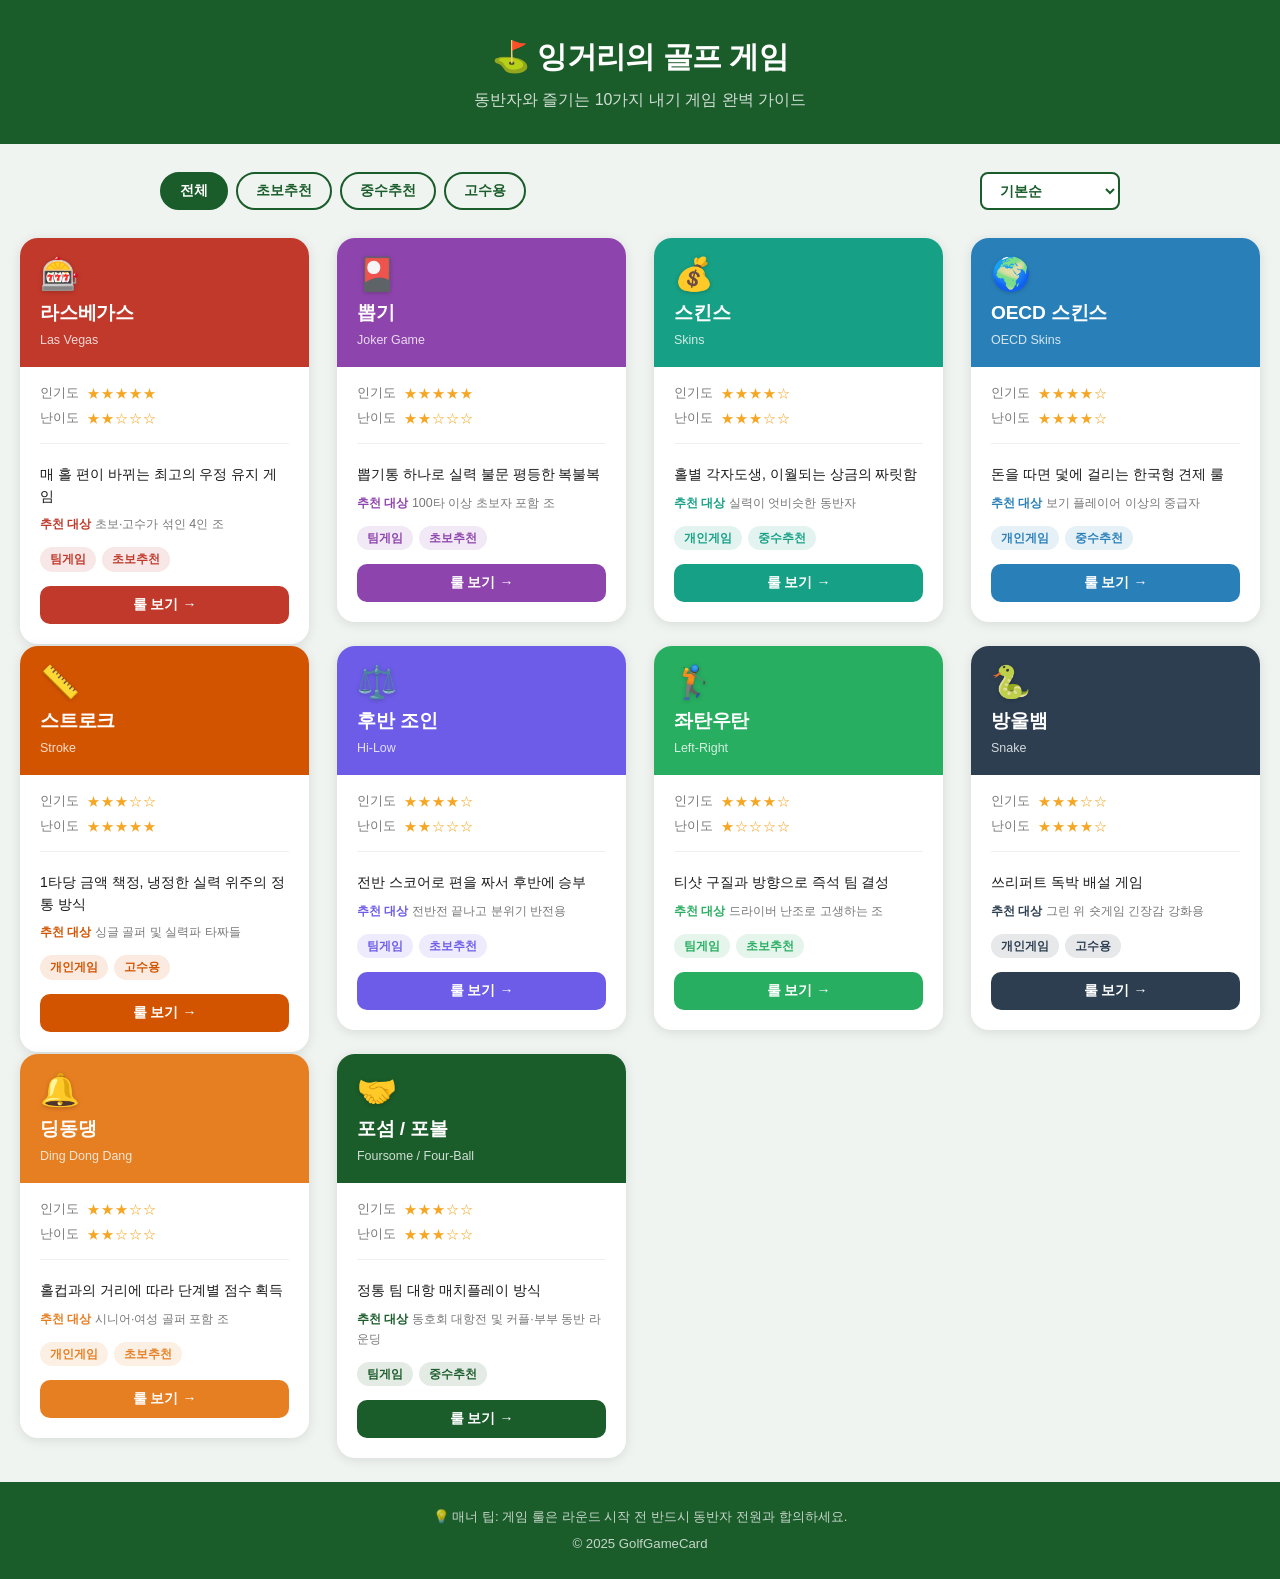
==== index.html @ afb12b86 "타이틀 "잉거리의 골프 게임"으로 변경 Co-Authored-By: Claude Sonnet 4.6 <noreply@anthropic.com>" ====
<!DOCTYPE html>
<html lang="ko">
<head>
  <meta charset="UTF-8">
  <meta name="viewport" content="width=device-width, initial-scale=1.0">
  <title>잉거리의 골프 게임</title>
  <link rel="stylesheet" href="golfgame.css">
</head>
<body>

  <header class="site-header">
    <div class="header-inner">
      <h1 class="site-title">⛳ 잉거리의 골프 게임</h1>
      <p class="site-subtitle">동반자와 즐기는 10가지 내기 게임 완벽 가이드</p>
    </div>
  </header>

  <main>
    <section class="controls" aria-label="필터 및 정렬">
      <div class="filter-group" role="group" aria-label="난이도 필터">
        <button class="filter-btn active" data-filter="전체">전체</button>
        <button class="filter-btn" data-filter="초보추천">초보추천</button>
        <button class="filter-btn" data-filter="중수추천">중수추천</button>
        <button class="filter-btn" data-filter="고수용">고수용</button>
      </div>
      <div class="sort-group">
        <label for="sort-select" class="sr-only">정렬 기준</label>
        <select id="sort-select" aria-label="정렬 기준 선택">
          <option value="default">기본순</option>
          <option value="popularity">인기도순</option>
          <option value="difficulty-asc">난이도 낮은순</option>
          <option value="difficulty-desc">난이도 높은순</option>
          <option value="name">가나다순</option>
        </select>
      </div>
    </section>

    <section class="card-grid" id="card-grid" aria-label="골프 게임 목록">
    </section>
  </main>

  <footer class="site-footer">
    <p>💡 매너 팁: 게임 룰은 라운드 시작 전 반드시 동반자 전원과 합의하세요.</p>
    <p>© 2025 GolfGameCard</p>
  </footer>

  <script type="module" src="app.js"></script>
</body>
</html>
---- golfgame.css ----
/* 골프 게임 도감 전체 스타일 — Flip 카드 + 반응형 레이아웃 */

/* ── 변수 ── */
:root {
  --color-primary: #1a5c2a;
  --color-bg: #f0f4f1;
  --color-card-front: #ffffff;
  --color-text: #1a1a1a;
  --color-text-muted: #777;
  --color-text-on-dark: #ffffff;
  --color-accent: #f5a623;
  --color-star-filled: #f5a623;
  --color-star-empty: #ddd;
  --radius-card: 18px;
  --shadow-card: 0 2px 12px rgba(0, 0, 0, 0.10);
  --shadow-card-hover: 0 8px 28px rgba(0, 0, 0, 0.18);
  --transition-flip: 0.6s ease;
  --card-min-height: 380px;
  --card-color: #1a5c2a;
}

/* ── 리셋 & 기본 ── */
*, *::before, *::after {
  box-sizing: border-box;
  margin: 0;
  padding: 0;
}

body {
  font-family: -apple-system, BlinkMacSystemFont, "Noto Sans KR", "Apple SD Gothic Neo", sans-serif;
  background: var(--color-bg);
  color: var(--color-text);
  line-height: 1.6;
  min-height: 100vh;
  display: flex;
  flex-direction: column;
}

.sr-only {
  position: absolute;
  width: 1px;
  height: 1px;
  overflow: hidden;
  clip: rect(0, 0, 0, 0);
  white-space: nowrap;
}

/* ── 헤더 ── */
.site-header {
  background: var(--color-primary);
  color: var(--color-text-on-dark);
  padding: 32px 16px;
  text-align: center;
}

.header-inner {
  max-width: 1000px;
  margin: 0 auto;
}

.site-title {
  font-size: clamp(1.2rem, 4vw, 1.9rem);
  font-weight: 700;
  letter-spacing: -0.02em;
}

.site-subtitle {
  margin-top: 6px;
  font-size: clamp(0.85rem, 2.5vw, 1rem);
  opacity: 0.8;
}

/* ── 컨트롤 바 ── */
.controls {
  max-width: 1000px;
  margin: 28px auto 0;
  padding: 0 20px;
  display: flex;
  flex-wrap: wrap;
  gap: 12px;
  align-items: center;
  justify-content: space-between;
}

.filter-group {
  display: flex;
  flex-wrap: wrap;
  gap: 8px;
}

.filter-btn {
  padding: 8px 18px;
  border: 2px solid var(--color-primary);
  border-radius: 999px;
  background: transparent;
  color: var(--color-primary);
  font-size: 0.875rem;
  font-weight: 600;
  cursor: pointer;
  transition: background 0.2s, color 0.2s;
}

.filter-btn:hover,
.filter-btn.active {
  background: var(--color-primary);
  color: #fff;
}

.sort-group select {
  padding: 8px 14px;
  border: 2px solid var(--color-primary);
  border-radius: 8px;
  background: #fff;
  color: var(--color-primary);
  font-size: 0.875rem;
  font-weight: 600;
  cursor: pointer;
  outline: none;
}

.sort-group select:focus {
  box-shadow: 0 0 0 3px rgba(26, 92, 42, 0.2);
}

/* ── 카드 그리드 ── */
.card-grid {
  max-width: 1000px;
  margin: 28px auto 48px;
  padding: 0 20px;
  display: grid;
  grid-template-columns: 1fr;
  gap: 28px;
}

@media (min-width: 481px) {
  .card-grid {
    grid-template-columns: repeat(2, 1fr);
    gap: 24px;
  }
}

@media (min-width: 769px) {
  .card-grid {
    grid-template-columns: repeat(3, 1fr);
    gap: 28px;
  }
}

@media (min-width: 1201px) {
  .card-grid {
    max-width: 1320px;
    grid-template-columns: repeat(4, 1fr);
    gap: 28px;
  }
}

/* ── Flip 카드 ── */
.card-container {
  perspective: 1000px;
  min-height: var(--card-min-height);
  cursor: pointer;
}

.card-container:focus {
  outline: 3px solid var(--card-color);
  outline-offset: 4px;
  border-radius: var(--radius-card);
}

.card-inner {
  position: relative;
  width: 100%;
  height: 100%;
  min-height: var(--card-min-height);
  transition: transform var(--transition-flip);
  transform-style: preserve-3d;
}

.card-container.is-flipped .card-inner {
  transform: rotateY(180deg);
}

.card-front,
.card-back {
  backface-visibility: hidden;
  -webkit-backface-visibility: hidden;
  position: absolute;
  top: 0;
  left: 0;
  width: 100%;
  min-height: var(--card-min-height);
  border-radius: var(--radius-card);
  box-shadow: var(--shadow-card);
  display: flex;
  flex-direction: column;
  overflow: hidden;
}

.card-container:hover .card-front,
.card-container:hover .card-back {
  box-shadow: var(--shadow-card-hover);
}

/* ── 카드 앞면 ── */
.card-front {
  background: var(--color-card-front);
}

/* 컬러 헤더 밴드 */
.card-header {
  background: var(--card-color);
  padding: 20px 20px 16px;
  color: #fff;
  flex-shrink: 0;
}

.card-front-emoji {
  font-size: 2rem;
  line-height: 1;
  margin-bottom: 8px;
  filter: drop-shadow(0 1px 2px rgba(0,0,0,0.2));
}

.card-front-name {
  font-size: 1.2rem;
  font-weight: 700;
  letter-spacing: -0.01em;
}

.card-front-name-en {
  font-size: 0.78rem;
  opacity: 0.8;
  margin-top: 2px;
}

/* 카드 본문 */
.card-body {
  padding: 16px 20px 20px;
  display: flex;
  flex-direction: column;
  flex: 1;
}

.card-divider {
  border: none;
  border-top: 1px solid #efefef;
  margin: 10px 0;
}

.card-stars-row {
  display: flex;
  align-items: center;
  gap: 8px;
  font-size: 0.8rem;
  color: var(--color-text-muted);
  margin-bottom: 4px;
}

.stars {
  letter-spacing: 1px;
  font-size: 0.82rem;
  color: var(--color-star-filled);
}

.stars .empty {
  color: var(--color-star-empty);
}

.card-summary {
  font-size: 0.875rem;
  color: var(--color-text);
  margin: 10px 0 8px;
  flex: 1;
  line-height: 1.55;
}

.card-target {
  font-size: 0.78rem;
  color: var(--color-text-muted);
  margin-bottom: 12px;
}

.card-target strong {
  color: var(--card-color);
}

.card-tags {
  display: flex;
  flex-wrap: wrap;
  gap: 6px;
  margin-bottom: 14px;
}

.tag {
  font-size: 0.72rem;
  padding: 3px 10px;
  border-radius: 999px;
  background: color-mix(in srgb, var(--card-color) 12%, white);
  color: var(--card-color);
  font-weight: 600;
}

.card-flip-btn {
  margin-top: auto;
  padding: 10px 0;
  background: var(--card-color);
  color: #fff;
  border: none;
  border-radius: 10px;
  font-size: 0.875rem;
  font-weight: 600;
  cursor: pointer;
  pointer-events: none;
  transition: opacity 0.2s;
  text-align: center;
}

.card-container:hover .card-flip-btn {
  opacity: 0.88;
}

/* ── 카드 뒷면 ── */
.card-back {
  background: var(--card-color);
  color: var(--color-text-on-dark);
  transform: rotateY(180deg);
  padding: 22px 20px 20px;
}

.card-back-title {
  font-size: 1rem;
  font-weight: 700;
  margin-bottom: 14px;
  opacity: 0.95;
}

.card-rules {
  list-style: none;
  flex: 1;
  display: flex;
  flex-direction: column;
  gap: 9px;
  margin-bottom: 14px;
  counter-reset: rule-counter;
}

.card-rules li {
  font-size: 0.825rem;
  line-height: 1.55;
  padding-left: 22px;
  position: relative;
  opacity: 0.9;
}

.card-rules li::before {
  content: counter(rule-counter) ".";
  counter-increment: rule-counter;
  position: absolute;
  left: 0;
  font-weight: 700;
  color: var(--color-accent);
}

.card-tip {
  font-size: 0.8rem;
  background: rgba(255, 255, 255, 0.14);
  border-left: 3px solid var(--color-accent);
  padding: 8px 10px;
  border-radius: 0 8px 8px 0;
  margin-bottom: 14px;
  line-height: 1.5;
}

.card-tip-label {
  font-weight: 700;
  color: var(--color-accent);
  font-size: 0.75rem;
  display: block;
  margin-bottom: 3px;
}

.card-back-btn {
  margin-top: auto;
  padding: 10px 0;
  background: rgba(255, 255, 255, 0.18);
  color: #fff;
  border: 1px solid rgba(255, 255, 255, 0.35);
  border-radius: 10px;
  font-size: 0.875rem;
  font-weight: 600;
  cursor: pointer;
  pointer-events: none;
  transition: background 0.2s;
  text-align: center;
}

.card-container:hover .card-back-btn {
  background: rgba(255, 255, 255, 0.28);
}

/* ── 빈 상태 ── */
.empty-state {
  grid-column: 1 / -1;
  text-align: center;
  padding: 60px 0;
  color: var(--color-text-muted);
  font-size: 1rem;
}

/* ── 푸터 ── */
.site-footer {
  margin-top: auto;
  background: var(--color-primary);
  color: rgba(255, 255, 255, 0.75);
  text-align: center;
  padding: 22px 16px;
  font-size: 0.825rem;
  line-height: 2;
}
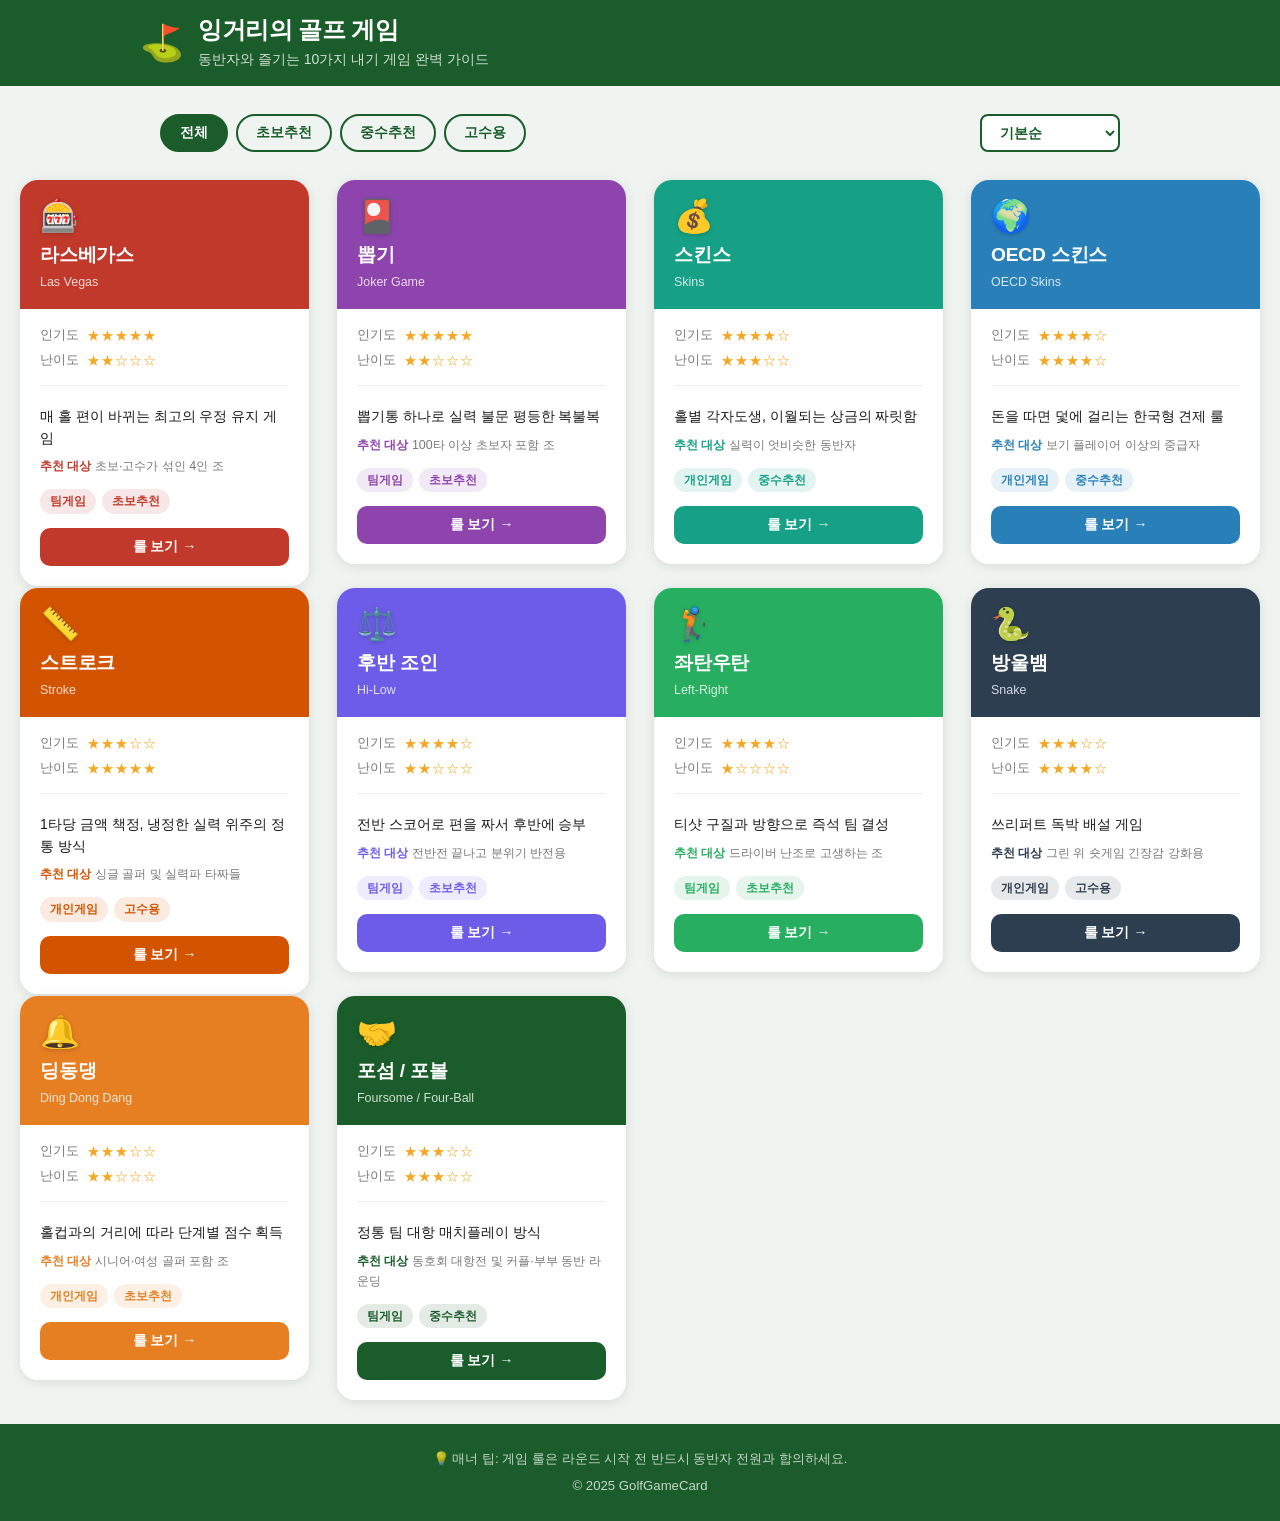
==== commit f0e54559: "헤더 레이아웃 개선 — 아이콘 좌측 배치 및 높이 축소 Co-Authored-By: Claude Sonnet 4.6 <noreply@anthropic.com>" ====
--- a/index.html
+++ b/index.html
@@ -10,8 +10,11 @@
 
   <header class="site-header">
     <div class="header-inner">
-      <h1 class="site-title">⛳ 잉거리의 골프 게임</h1>
-      <p class="site-subtitle">동반자와 즐기는 10가지 내기 게임 완벽 가이드</p>
+      <div class="header-icon">⛳</div>
+      <div class="header-text">
+        <h1 class="site-title">잉거리의 골프 게임</h1>
+        <p class="site-subtitle">동반자와 즐기는 10가지 내기 게임 완벽 가이드</p>
+      </div>
     </div>
   </header>
 
--- a/golfgame.css
+++ b/golfgame.css
@@ -49,24 +49,38 @@
 .site-header {
   background: var(--color-primary);
   color: var(--color-text-on-dark);
-  padding: 32px 16px;
-  text-align: center;
+  padding: 16px 20px;
 }
 
 .header-inner {
   max-width: 1000px;
   margin: 0 auto;
+  display: flex;
+  align-items: center;
+  gap: 14px;
+}
+
+.header-icon {
+  font-size: 2.2rem;
+  line-height: 1;
+  flex-shrink: 0;
+}
+
+.header-text {
+  display: flex;
+  flex-direction: column;
 }
 
 .site-title {
-  font-size: clamp(1.2rem, 4vw, 1.9rem);
+  font-size: clamp(1.1rem, 3vw, 1.5rem);
   font-weight: 700;
   letter-spacing: -0.02em;
+  line-height: 1.2;
 }
 
 .site-subtitle {
-  margin-top: 6px;
-  font-size: clamp(0.85rem, 2.5vw, 1rem);
+  margin-top: 3px;
+  font-size: clamp(0.78rem, 2vw, 0.875rem);
   opacity: 0.8;
 }
 
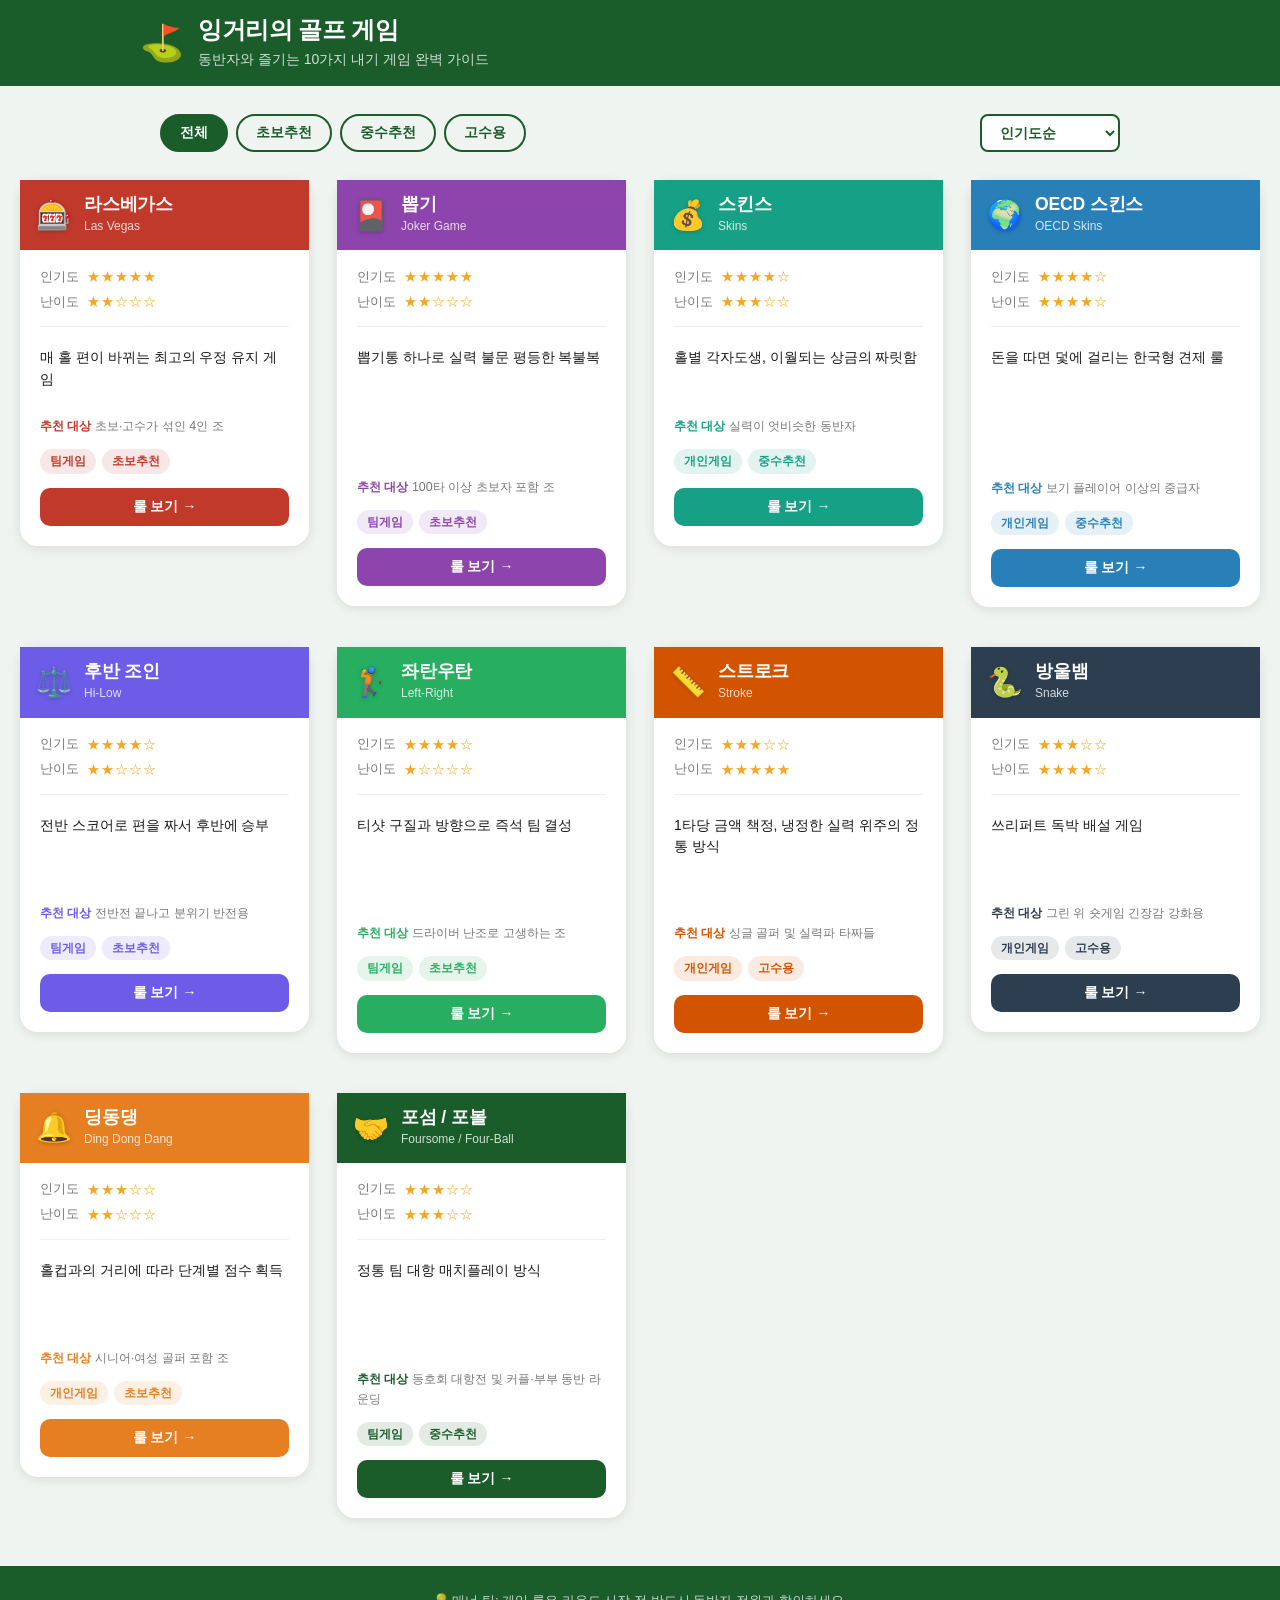
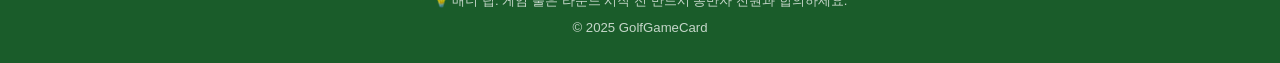
==== commit e13064bf: "파비콘 추가, 기본 정렬 인기도순으로 변경 Co-Authored-By: Claude Sonnet 4.6 <noreply@anthropic.com>" ====
--- a/index.html
+++ b/index.html
@@ -4,6 +4,7 @@
   <meta charset="UTF-8">
   <meta name="viewport" content="width=device-width, initial-scale=1.0">
   <title>잉거리의 골프 게임</title>
+  <link rel="icon" type="image/svg+xml" href="favicon.svg">
   <link rel="stylesheet" href="golfgame.css">
 </head>
 <body>
@@ -30,7 +31,7 @@
         <label for="sort-select" class="sr-only">정렬 기준</label>
         <select id="sort-select" aria-label="정렬 기준 선택">
           <option value="default">기본순</option>
-          <option value="popularity">인기도순</option>
+          <option value="popularity" selected>인기도순</option>
           <option value="difficulty-asc">난이도 낮은순</option>
           <option value="difficulty-desc">난이도 높은순</option>
           <option value="name">가나다순</option>
--- a/golfgame.css
+++ b/golfgame.css
@@ -90,20 +90,30 @@
   margin: 28px auto 0;
   padding: 0 20px;
   display: flex;
-  flex-wrap: wrap;
-  gap: 12px;
+  flex-wrap: nowrap;
+  gap: 10px;
   align-items: center;
   justify-content: space-between;
 }
 
 .filter-group {
   display: flex;
-  flex-wrap: wrap;
+  flex-wrap: nowrap;
   gap: 8px;
+  overflow-x: auto;
+  -webkit-overflow-scrolling: touch;
+  scrollbar-width: none;
+  flex: 1;
+  min-width: 0;
+}
+
+.filter-group::-webkit-scrollbar {
+  display: none;
 }
 
 .filter-btn {
   padding: 8px 18px;
+  flex-shrink: 0;
   border: 2px solid var(--color-primary);
   border-radius: 999px;
   background: transparent;
@@ -143,20 +153,23 @@
   padding: 0 20px;
   display: grid;
   grid-template-columns: 1fr;
-  gap: 28px;
+  column-gap: 28px;
+  row-gap: 40px;
 }
 
 @media (min-width: 481px) {
   .card-grid {
     grid-template-columns: repeat(2, 1fr);
-    gap: 24px;
+    column-gap: 24px;
+    row-gap: 36px;
   }
 }
 
 @media (min-width: 769px) {
   .card-grid {
     grid-template-columns: repeat(3, 1fr);
-    gap: 28px;
+    column-gap: 28px;
+    row-gap: 40px;
   }
 }
 
@@ -164,14 +177,14 @@
   .card-grid {
     max-width: 1320px;
     grid-template-columns: repeat(4, 1fr);
-    gap: 28px;
+    column-gap: 28px;
+    row-gap: 40px;
   }
 }
 
 /* ── Flip 카드 ── */
 .card-container {
   perspective: 1000px;
-  min-height: var(--card-min-height);
   cursor: pointer;
 }
 
@@ -182,10 +195,8 @@
 }
 
 .card-inner {
-  position: relative;
-  width: 100%;
-  height: 100%;
-  min-height: var(--card-min-height);
+  display: grid;
+  grid-template-areas: "card";
   transition: transform var(--transition-flip);
   transform-style: preserve-3d;
 }
@@ -196,18 +207,14 @@
 
 .card-front,
 .card-back {
+  grid-area: card;
   backface-visibility: hidden;
   -webkit-backface-visibility: hidden;
-  position: absolute;
-  top: 0;
-  left: 0;
   width: 100%;
-  min-height: var(--card-min-height);
   border-radius: var(--radius-card);
   box-shadow: var(--shadow-card);
   display: flex;
   flex-direction: column;
-  overflow: hidden;
 }
 
 .card-container:hover .card-front,
@@ -223,26 +230,36 @@
 /* 컬러 헤더 밴드 */
 .card-header {
   background: var(--card-color);
-  padding: 20px 20px 16px;
+  padding: 14px 16px;
   color: #fff;
   flex-shrink: 0;
+  display: flex;
+  align-items: center;
+  gap: 12px;
 }
 
 .card-front-emoji {
-  font-size: 2rem;
+  font-size: 1.8rem;
   line-height: 1;
-  margin-bottom: 8px;
+  flex-shrink: 0;
   filter: drop-shadow(0 1px 2px rgba(0,0,0,0.2));
 }
 
+.card-header-text {
+  display: flex;
+  flex-direction: column;
+  min-width: 0;
+}
+
 .card-front-name {
-  font-size: 1.2rem;
+  font-size: 1.1rem;
   font-weight: 700;
   letter-spacing: -0.01em;
+  line-height: 1.2;
 }
 
 .card-front-name-en {
-  font-size: 0.78rem;
+  font-size: 0.75rem;
   opacity: 0.8;
   margin-top: 2px;
 }
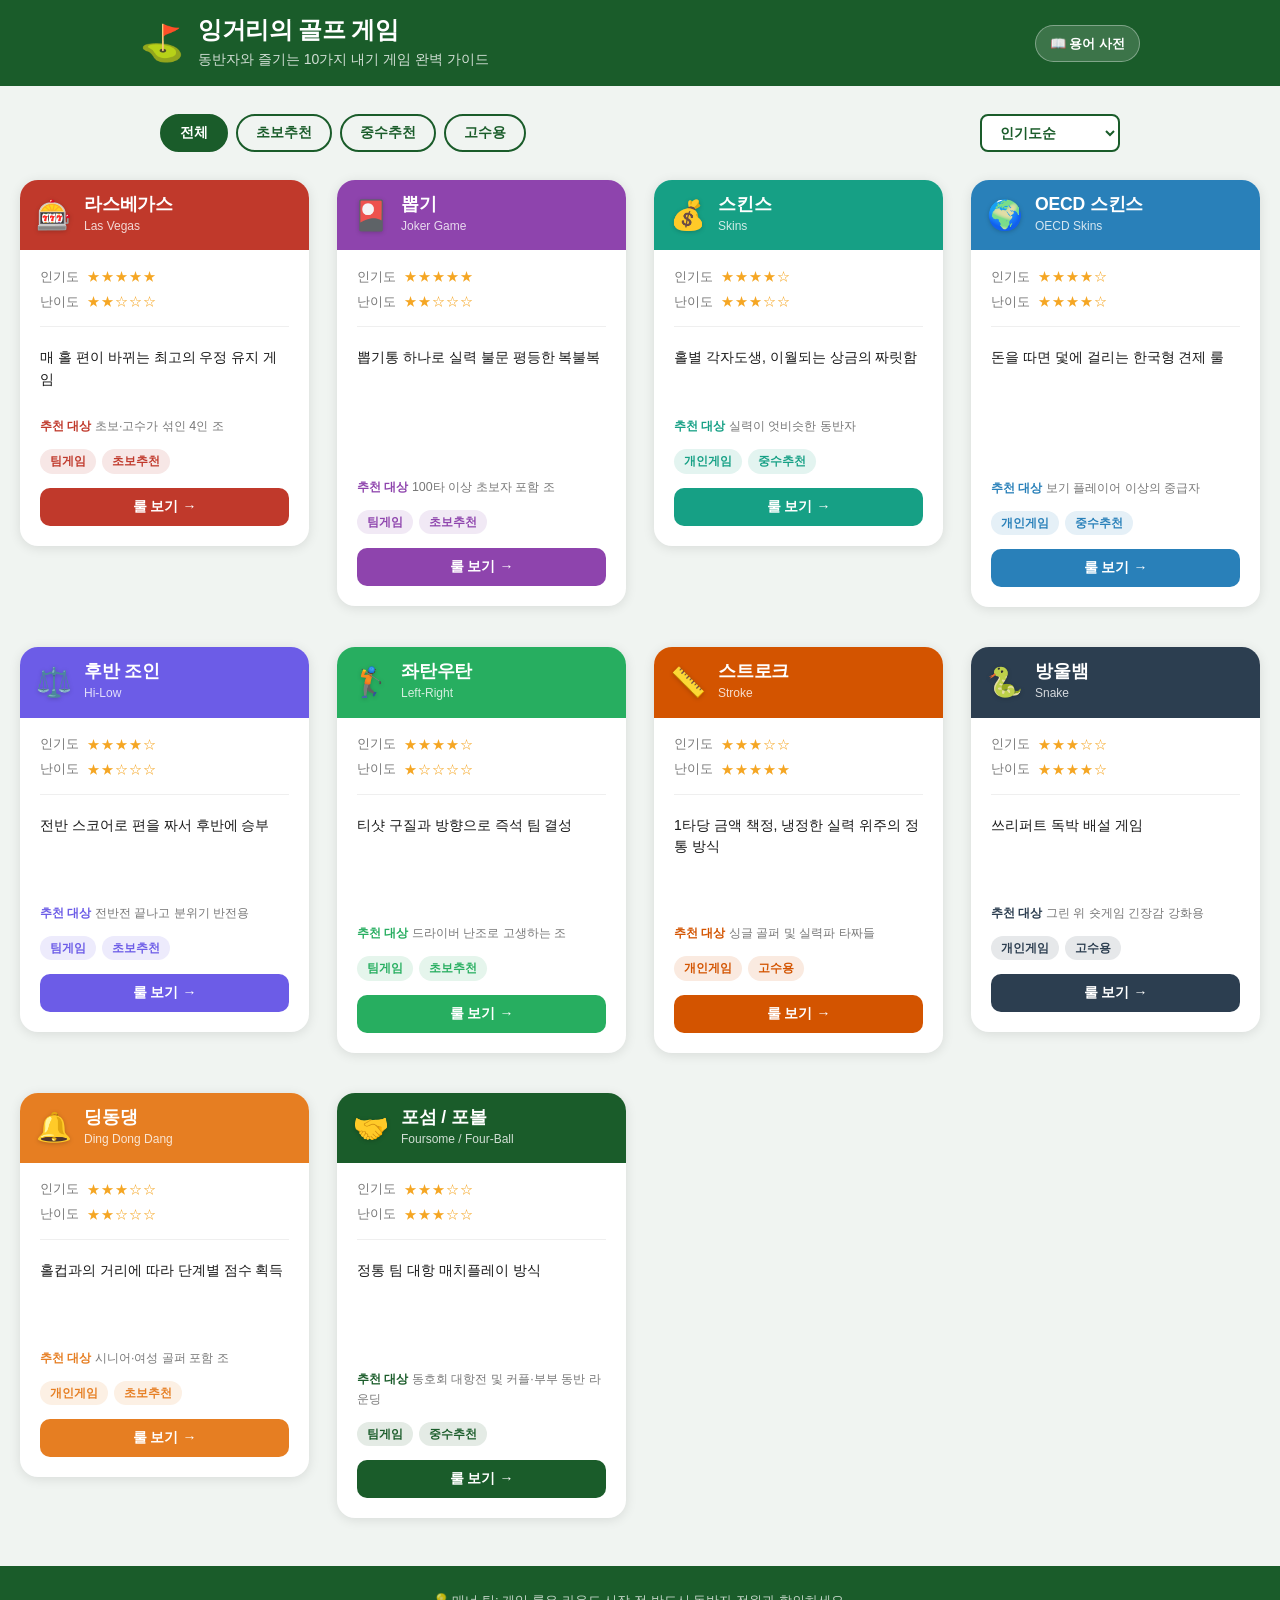
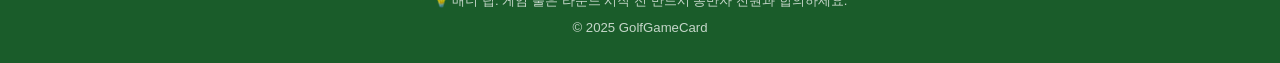
==== commit af5685a9: "골프 용어 사전 페이지 추가 및 헤더 링크 연결 Co-Authored-By: Claude Sonnet 4.6 <noreply@anthropic.com>" ====
--- a/index.html
+++ b/index.html
@@ -16,6 +16,7 @@
         <h1 class="site-title">잉거리의 골프 게임</h1>
         <p class="site-subtitle">동반자와 즐기는 10가지 내기 게임 완벽 가이드</p>
       </div>
+      <a href="terms.html" class="terms-link">📖 용어 사전</a>
     </div>
   </header>
 
--- a/golfgame.css
+++ b/golfgame.css
@@ -84,6 +84,25 @@
   opacity: 0.8;
 }
 
+.terms-link {
+  margin-left: auto;
+  flex-shrink: 0;
+  padding: 7px 14px;
+  background: rgba(255,255,255,0.15);
+  color: #fff;
+  border: 1px solid rgba(255,255,255,0.35);
+  border-radius: 999px;
+  font-size: 0.82rem;
+  font-weight: 600;
+  text-decoration: none;
+  white-space: nowrap;
+  transition: background 0.2s;
+}
+
+.terms-link:hover {
+  background: rgba(255,255,255,0.28);
+}
+
 /* ── 컨트롤 바 ── */
 .controls {
   max-width: 1000px;
@@ -205,6 +224,14 @@
   transform: rotateY(180deg);
 }
 
+/* 플립 시 앞면을 흐름에서 제거 → 뒷면 콘텐츠 높이로 카드 크기 결정 */
+.card-container.is-flipped .card-front {
+  position: absolute;
+  top: 0;
+  left: 0;
+  width: 100%;
+}
+
 .card-front,
 .card-back {
   grid-area: card;
@@ -236,6 +263,7 @@
   display: flex;
   align-items: center;
   gap: 12px;
+  border-radius: var(--radius-card) var(--radius-card) 0 0;
 }
 
 .card-front-emoji {
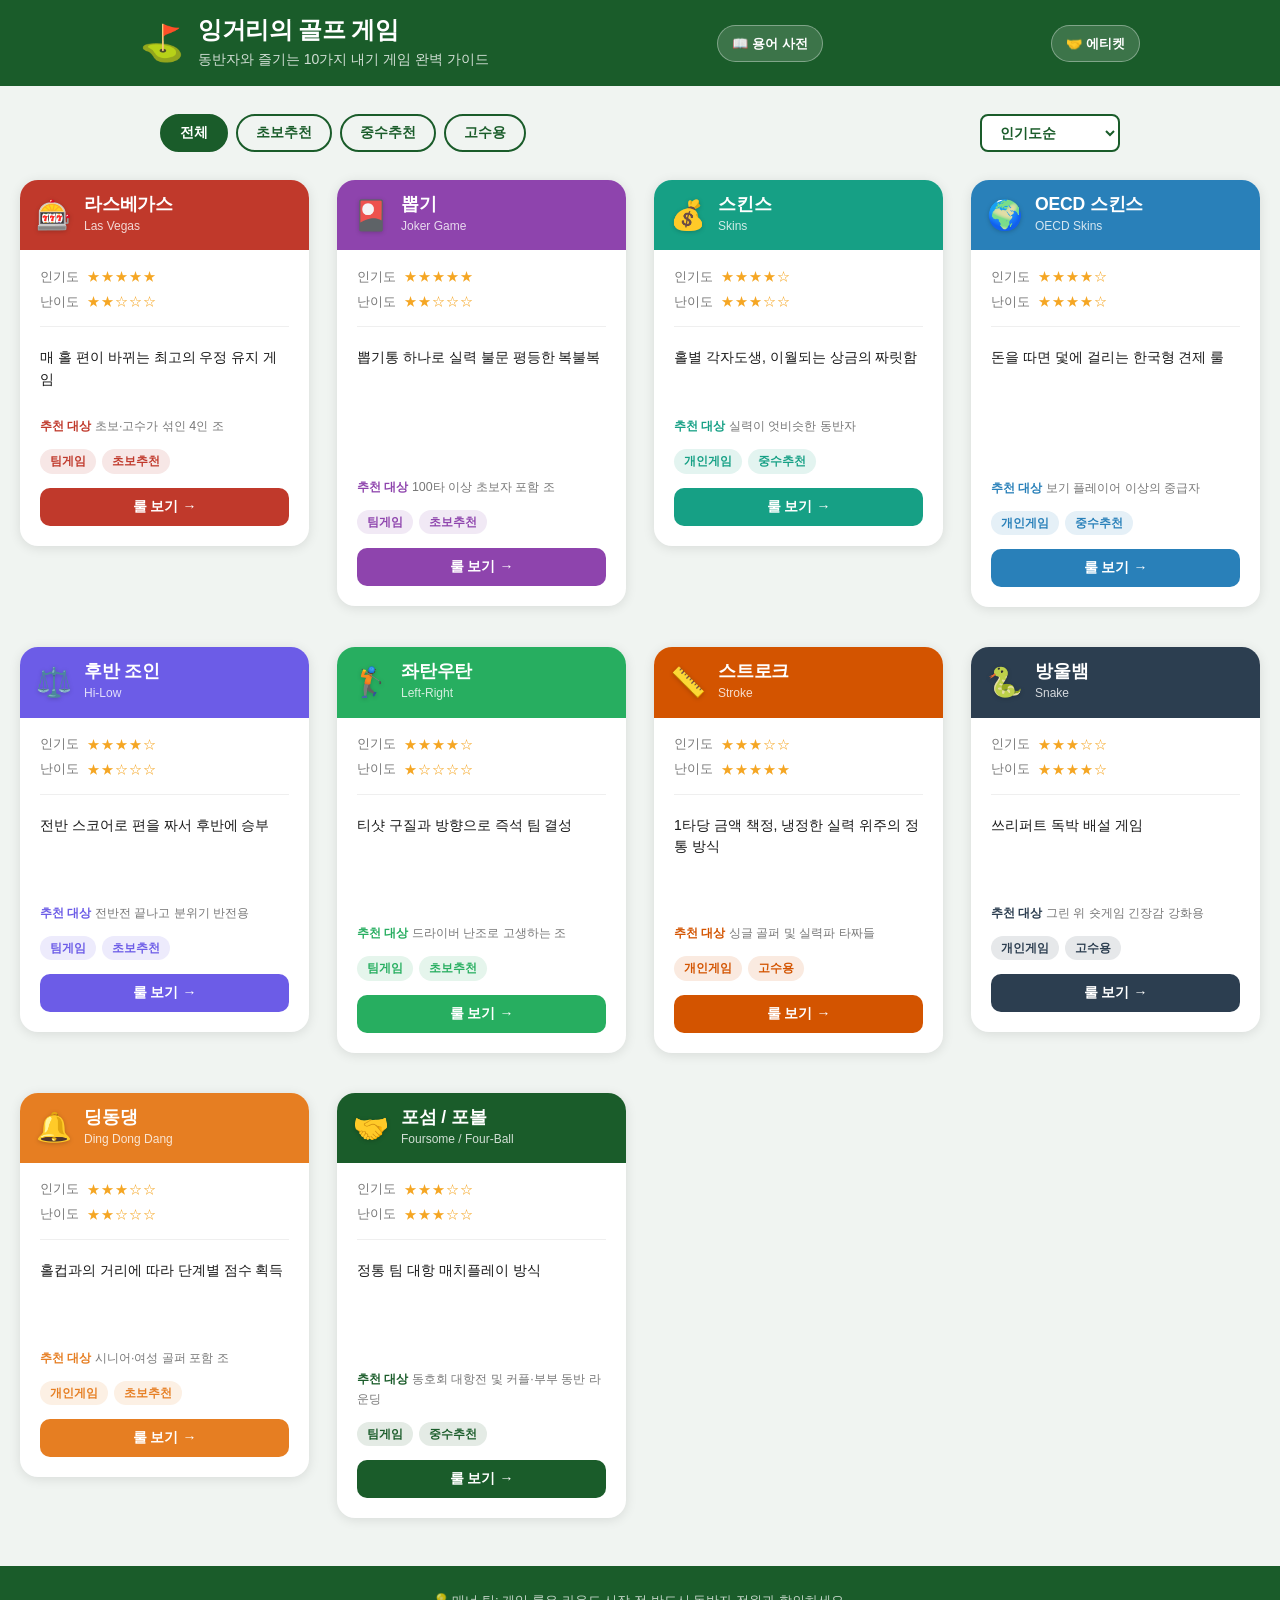
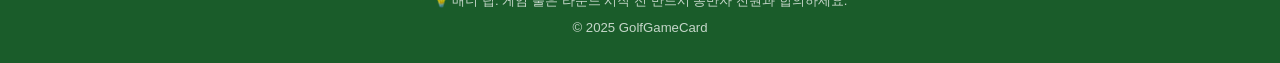
==== commit 5c282a76: "골프 에티켓 사전 페이지 추가 - etiquette.html 신규 생성 (티잉그라운드/페어웨이/그린/속도/배려/복장/안전 7개 섹션) - index.html 헤더에 에티켓 링크 추" ====
--- a/index.html
+++ b/index.html
@@ -17,6 +17,7 @@
         <p class="site-subtitle">동반자와 즐기는 10가지 내기 게임 완벽 가이드</p>
       </div>
       <a href="terms.html" class="terms-link">📖 용어 사전</a>
+      <a href="etiquette.html" class="terms-link">🤝 에티켓</a>
     </div>
   </header>
 
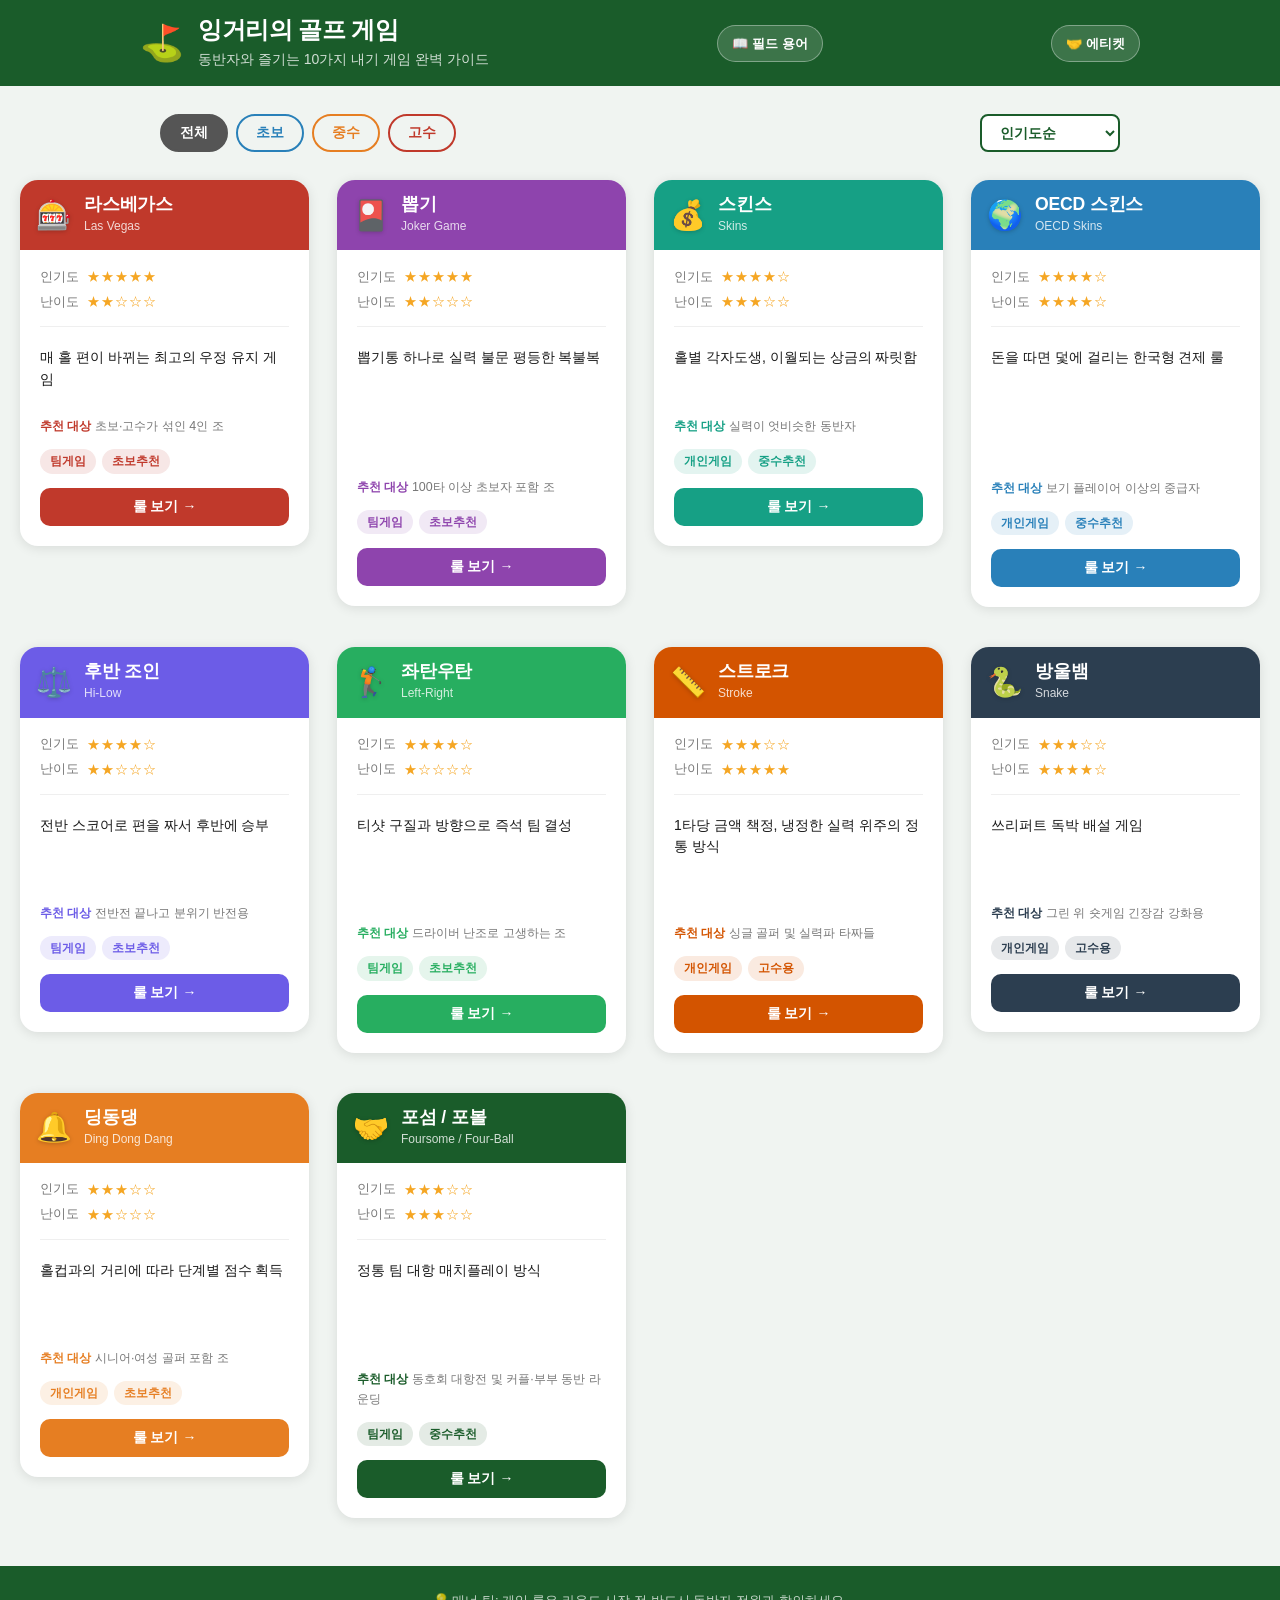
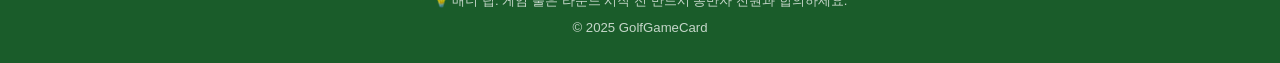
==== commit 1f21af92: "UI 개선 및 콘텐츠 수정 - 필터 버튼 텍스트 단축 (초보추천→초보, 중수추천→중수, 고수용→고수) - 필터 버튼 4개 색상 차별화 (전체·초보·중수·고수) - 헤더 용어 사전 " ====
--- a/index.html
+++ b/index.html
@@ -16,7 +16,7 @@
         <h1 class="site-title">잉거리의 골프 게임</h1>
         <p class="site-subtitle">동반자와 즐기는 10가지 내기 게임 완벽 가이드</p>
       </div>
-      <a href="terms.html" class="terms-link">📖 용어 사전</a>
+      <a href="terms.html" class="terms-link">📖 필드 용어</a>
       <a href="etiquette.html" class="terms-link">🤝 에티켓</a>
     </div>
   </header>
@@ -25,9 +25,9 @@
     <section class="controls" aria-label="필터 및 정렬">
       <div class="filter-group" role="group" aria-label="난이도 필터">
         <button class="filter-btn active" data-filter="전체">전체</button>
-        <button class="filter-btn" data-filter="초보추천">초보추천</button>
-        <button class="filter-btn" data-filter="중수추천">중수추천</button>
-        <button class="filter-btn" data-filter="고수용">고수용</button>
+        <button class="filter-btn" data-filter="초보추천">초보</button>
+        <button class="filter-btn" data-filter="중수추천">중수</button>
+        <button class="filter-btn" data-filter="고수용">고수</button>
       </div>
       <div class="sort-group">
         <label for="sort-select" class="sr-only">정렬 기준</label>
--- a/golfgame.css
+++ b/golfgame.css
@@ -133,10 +133,10 @@
 .filter-btn {
   padding: 8px 18px;
   flex-shrink: 0;
-  border: 2px solid var(--color-primary);
+  border: 2px solid var(--filter-color, var(--color-primary));
   border-radius: 999px;
   background: transparent;
-  color: var(--color-primary);
+  color: var(--filter-color, var(--color-primary));
   font-size: 0.875rem;
   font-weight: 600;
   cursor: pointer;
@@ -145,9 +145,14 @@
 
 .filter-btn:hover,
 .filter-btn.active {
-  background: var(--color-primary);
+  background: var(--filter-color, var(--color-primary));
   color: #fff;
 }
+
+.filter-btn[data-filter="전체"]     { --filter-color: #555555; }
+.filter-btn[data-filter="초보추천"] { --filter-color: #2980b9; }
+.filter-btn[data-filter="중수추천"] { --filter-color: #e67e22; }
+.filter-btn[data-filter="고수용"]   { --filter-color: #c0392b; }
 
 .sort-group select {
   padding: 8px 14px;
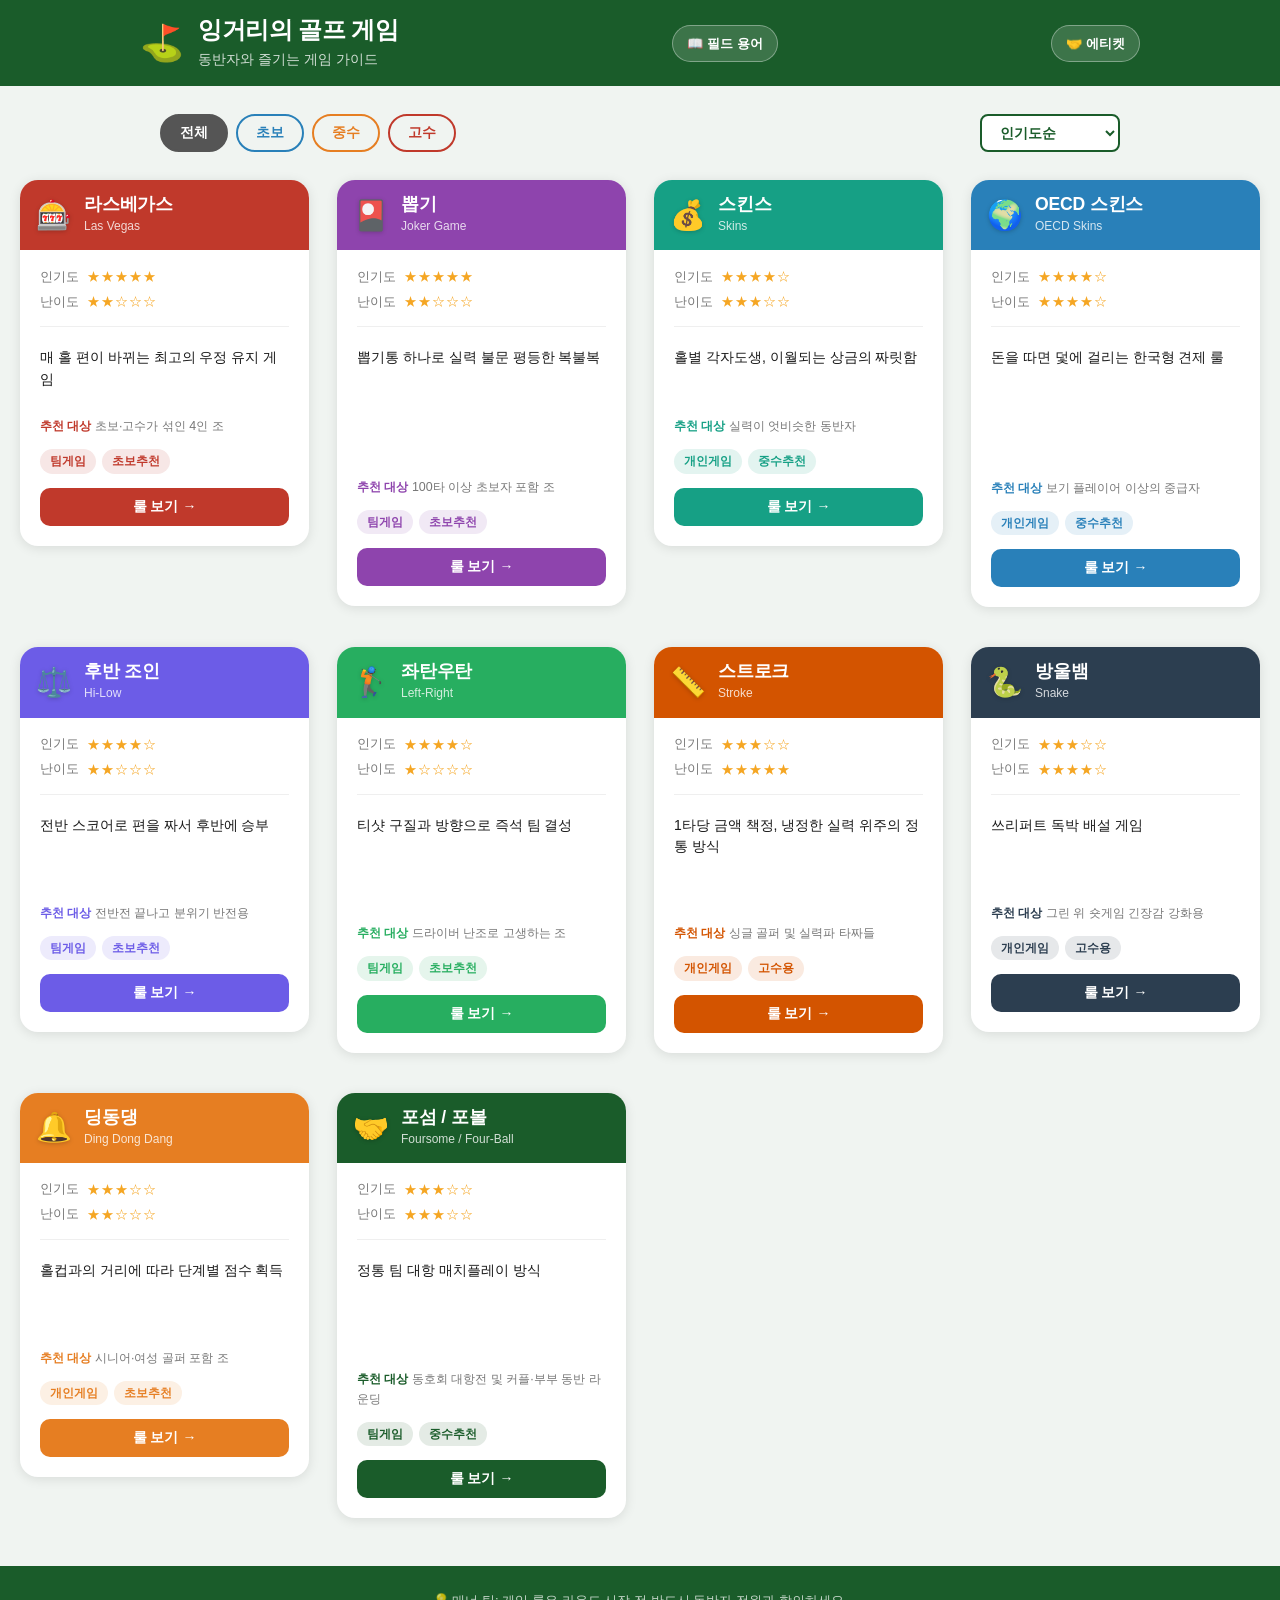
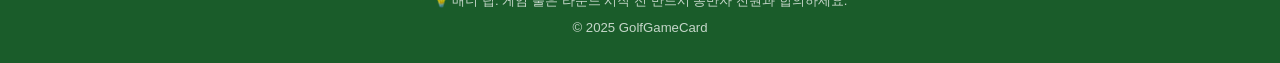
==== commit 089789a7: "메인 페이지 서브타이틀 수정 Co-Authored-By: Claude Sonnet 4.6 <noreply@anthropic.com>" ====
--- a/index.html
+++ b/index.html
@@ -14,7 +14,7 @@
       <div class="header-icon">⛳</div>
       <div class="header-text">
         <h1 class="site-title">잉거리의 골프 게임</h1>
-        <p class="site-subtitle">동반자와 즐기는 10가지 내기 게임 완벽 가이드</p>
+        <p class="site-subtitle">동반자와 즐기는 게임 가이드</p>
       </div>
       <a href="terms.html" class="terms-link">📖 필드 용어</a>
       <a href="etiquette.html" class="terms-link">🤝 에티켓</a>
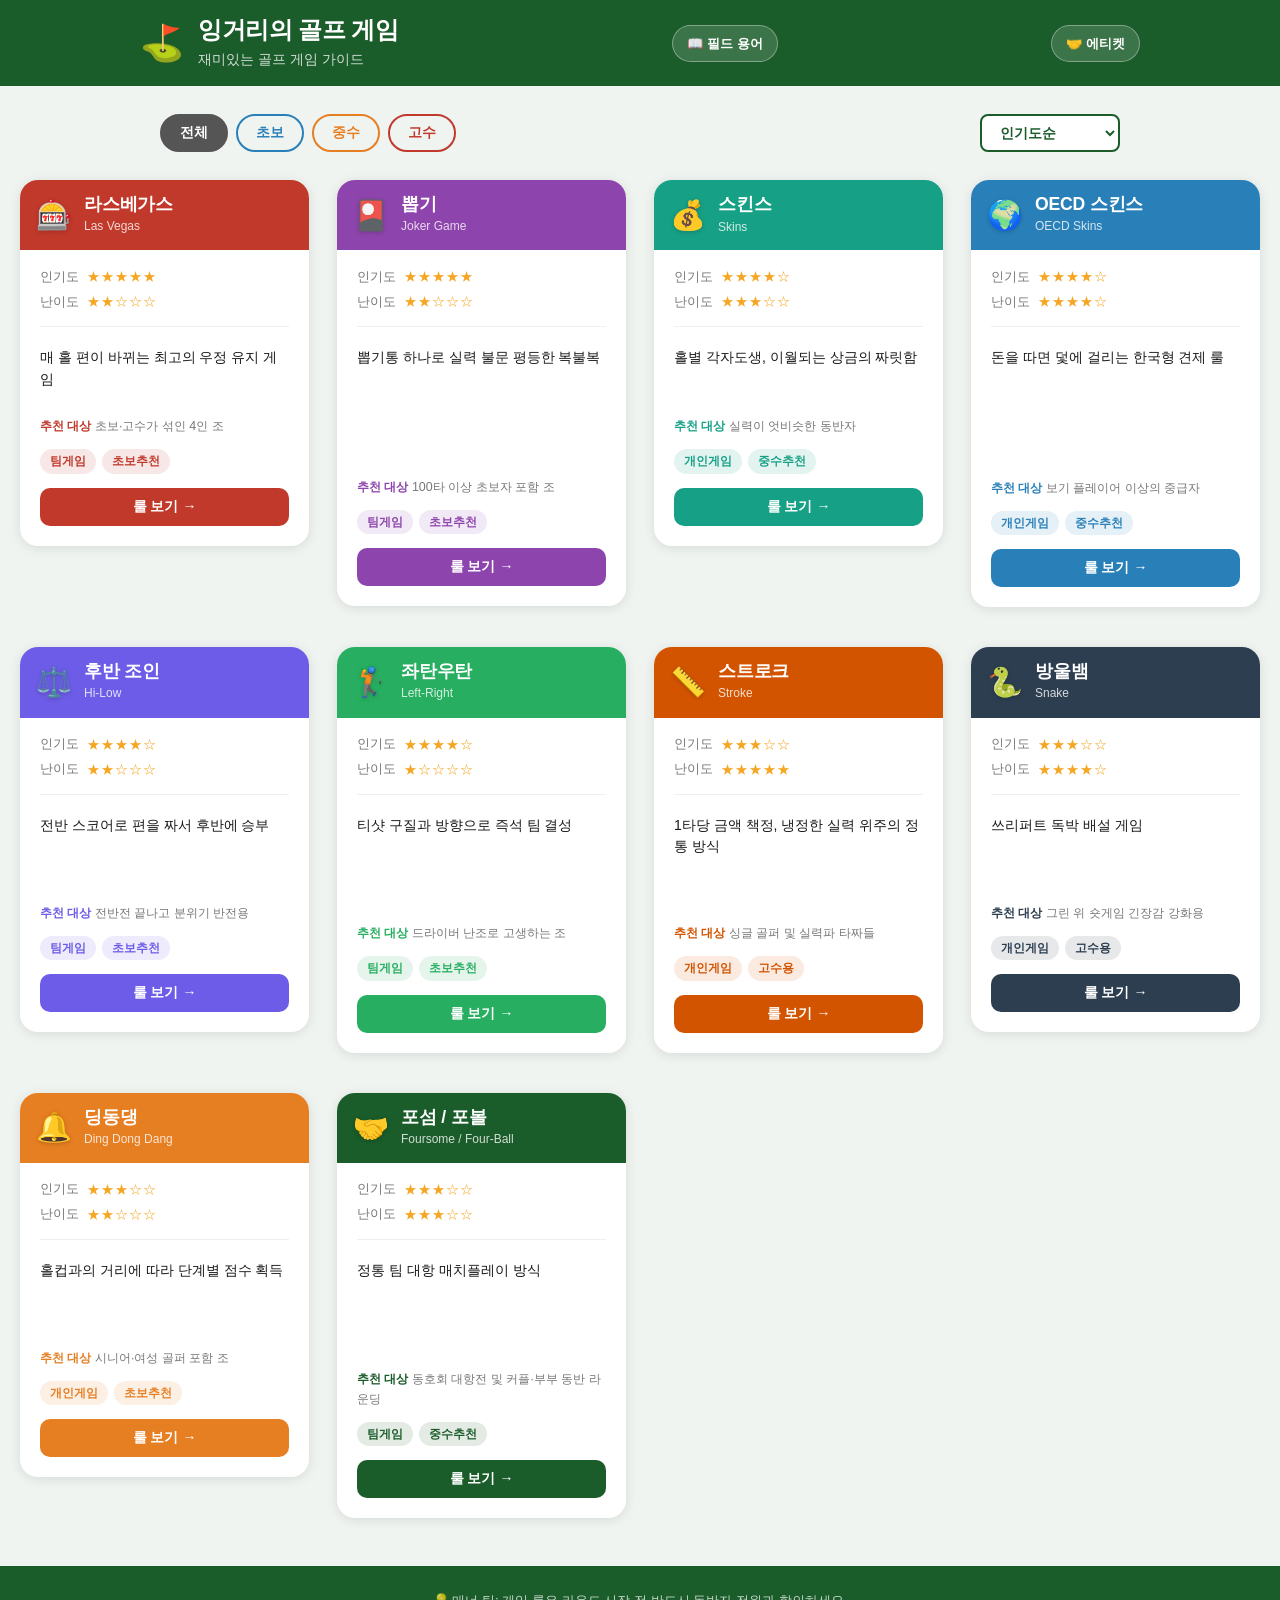
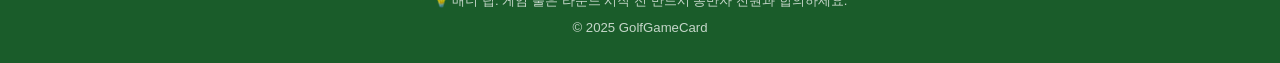
==== commit 394df042: "메인 페이지 서브타이틀 수정 Co-Authored-By: Claude Sonnet 4.6 <noreply@anthropic.com>" ====
--- a/index.html
+++ b/index.html
@@ -14,7 +14,7 @@
       <div class="header-icon">⛳</div>
       <div class="header-text">
         <h1 class="site-title">잉거리의 골프 게임</h1>
-        <p class="site-subtitle">동반자와 즐기는 게임 가이드</p>
+        <p class="site-subtitle">재미있는 골프 게임 가이드</p>
       </div>
       <a href="terms.html" class="terms-link">📖 필드 용어</a>
       <a href="etiquette.html" class="terms-link">🤝 에티켓</a>
